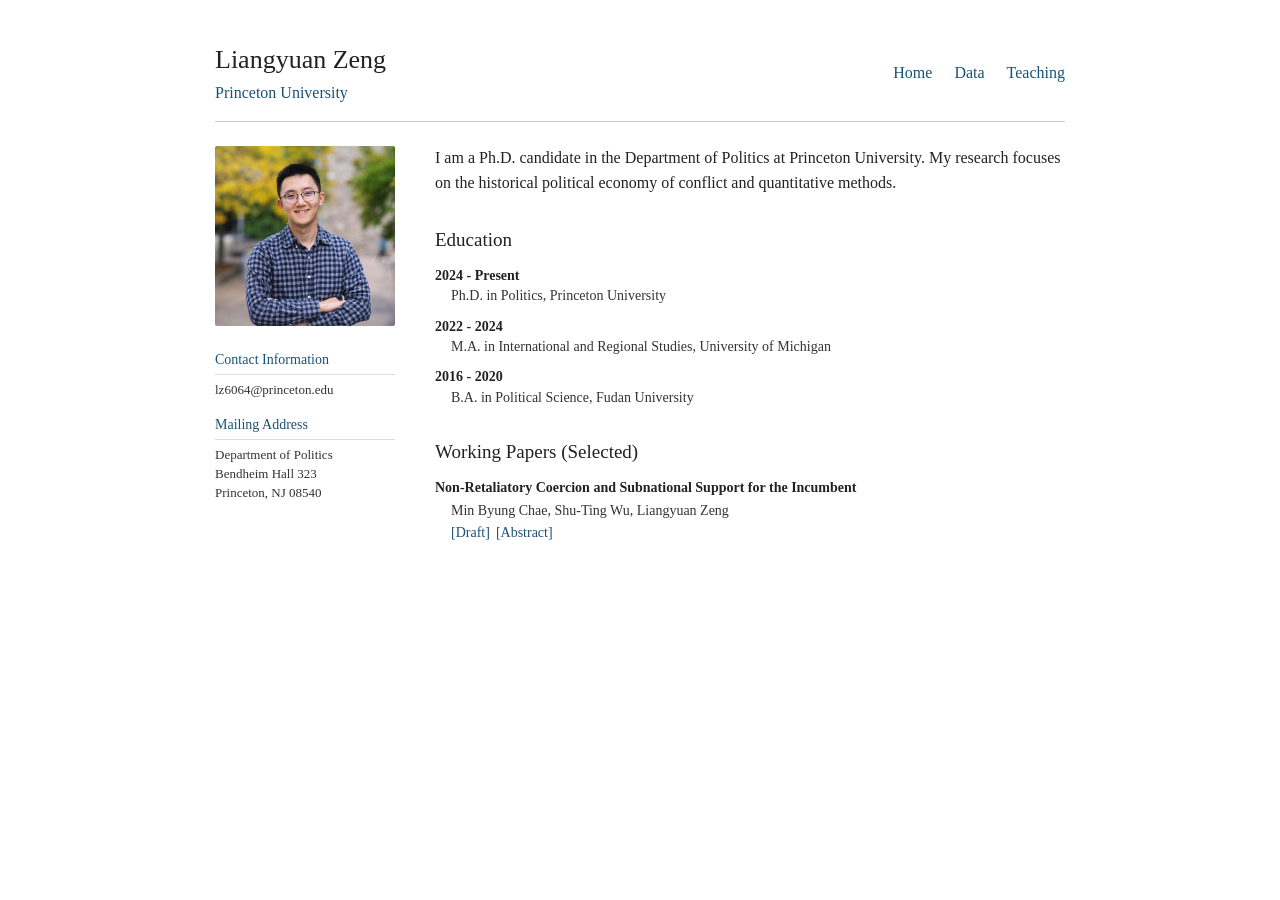
==== index.html @ c9fa3f1c "update website" ====
<!DOCTYPE html>
<html lang="en">
<head>
  <meta charset="UTF-8">
  <title>Liangyuan Zeng</title>

  <style>
    body {
      font-family: Georgia, "Times New Roman", serif;
      max-width: 850px;
      margin: 40px auto;
      padding: 0 20px;
      color: #222;
      line-height: 1.5;
    }

    header {
      display: flex;
      justify-content: space-between;
      align-items: center;
      border-bottom: 1px solid #ccc;
      padding-bottom: 16px;
      margin-bottom: 24px;
    }

    header h1 {
      font-size: 26px;
      font-weight: normal;
      margin: 0;
    }

    header .affiliation {
      color: #1a5276;
      margin-top: 2px;
    }

    .nav {
      font-size: 16px;
      white-space: nowrap;
    }

    .nav a {
      color: #1a5276;
      margin-left: 18px;
      text-decoration: none;
    }

    .nav a:hover {
      text-decoration: underline;
    }

    .layout {
      display: flex;
      gap: 40px;
    }

    .sidebar {
      width: 180px;
      flex-shrink: 0;
    }

    .sidebar img {
      width: 100%;
      border-radius: 2px;
      margin-bottom: 16px;
    }

    .sidebar-block {
      margin-bottom: 14px;
    }

    .sidebar-block h3 {
      font-size: 14px;
      font-weight: normal;
      color: #1a5276;
      border-bottom: 1px solid #ddd;
      padding-bottom: 4px;
      margin: 0 0 6px 0;
    }

    .sidebar-block p {
      font-size: 13px;
      line-height: 1.45;
      margin: 2px 0;
      color: #333;
    }

    .main {
      flex: 1;
      min-width: 0;
    }

    .main > p {
      margin-top: 0;
      margin-bottom: 24px;
      line-height: 1.55;
    }

    .main h2 {
      font-size: 19px;
      font-weight: normal;
      margin-top: 30px;
      margin-bottom: 12px;
    }

    .timeline-item {
      margin-bottom: 10px;
    }

    .timeline-year {
      font-size: 14px;
      font-weight: bold;
      line-height: 1.45;
    }

    .timeline-desc {
      font-size: 14px;
      line-height: 1.45;
      color: #333;
      margin-left: 16px;
    }

    a {
      color: #1a5276;
    }

    .pub-item {
      margin-bottom: 16px;
    }

    .pub-title {
      font-size: 14px;
      line-height: 1.45;
    }

    .pub-authors {
      font-size: 14px;
      line-height: 1.45;
      color: #333;
      margin: 2px 0 2px 16px;
    }

    .pub-actions {
      display: flex;
      flex-wrap: wrap;
      align-items: center;
      gap: 6px;
      margin: 2px 0 2px 16px;
      font-size: 14px;
      line-height: 1.45;
    }

    .pub-actions a {
      color: #1a5276;
      text-decoration: none;
    }

    .pub-actions a:hover {
      text-decoration: underline;
    }

    .abstract-box {
      display: contents;
    }

    .abstract-box summary {
      color: #1a5276;
      cursor: pointer;
      list-style: none;
      text-decoration: none;
    }

    .abstract-box summary:hover {
      text-decoration: underline;
    }

    .abstract-box summary::-webkit-details-marker {
      display: none;
    }

    .abstract-box summary::before {
      content: "[";
    }

    .abstract-box summary::after {
      content: "]";
    }

    .abstract-text {
      flex-basis: 100%;
      margin-top: 8px;
      padding: 10px 12px;
      font-size: 14px;
      line-height: 1.55;
      color: #333;
      text-align: justify;
      border-left: 2px solid #ddd;
    }
  </style>
</head>

<body>

  <header>
    <div class="header-left">
      <h1>Liangyuan Zeng</h1>
      <div class="affiliation">Princeton University</div>
    </div>

    <div class="nav">
      <a href="index.html">Home</a>
      <a href="data.html">Data</a>
      <a href="teaching.html">Teaching</a>
    </div>
  </header>

  <div class="layout">

    <div class="sidebar">

      <img src="photo.jpeg" alt="My photo">

      <div class="sidebar-block">
        <h3>Contact Information</h3>
        <p>lz6064@princeton.edu</p>
      </div>

      <div class="sidebar-block">
        <h3>Mailing Address</h3>
        <p>
          Department of Politics<br>
          Bendheim Hall 323<br>
          Princeton, NJ 08540
        </p>
      </div>

    </div>

    <div class="main">

      <p>
        I am a Ph.D. candidate in the Department of Politics at Princeton University.
        My research focuses on the historical political economy of conflict and quantitative methods.
      </p>

      <h2>Education</h2>

      <div class="timeline-item">
        <div class="timeline-year">2024 - Present</div>
        <div class="timeline-desc">
          Ph.D. in Politics, Princeton University
        </div>
      </div>

      <div class="timeline-item">
        <div class="timeline-year">2022 - 2024</div>
        <div class="timeline-desc">
          M.A. in International and Regional Studies, University of Michigan
        </div>
      </div>

      <div class="timeline-item">
        <div class="timeline-year">2016 - 2020</div>
        <div class="timeline-desc">
          B.A. in Political Science, Fudan University
        </div>
      </div>

      <h2>Working Papers (Selected)</h2>

      <div class="pub-item">

        <div class="pub-title">
          <strong>
            Non-Retaliatory Coercion and Subnational Support for the Incumbent
          </strong>
        </div>

        <div class="pub-authors">
          Min Byung Chae, Shu-Ting Wu, Liangyuan Zeng
        </div>

        <div class="pub-actions">

          <a href="https://papers.ssrn.com/sol3/papers.cfm?abstract_id=5501038">
            [Draft]
          </a>

          <details class="abstract-box">
            <summary>Abstract</summary>

            <div class="abstract-text">
              Most research on foreign economic coercion examines retaliatory restrictions following a target's provocation. We examine a case of coercion without any publicly identifiable provocation and ask whether rally-around-the-flag effects emerge. Absent such a provocation, non-retaliatory coercion leaves the public little basis to blame their incumbent for causing the restriction, although governance-based critique remains possible. The resulting gains in the incumbent's support should concentrate in communities directly exposed to the coercion. We consider Mainland China's 2021 pineapple ban, a case of non-retaliatory coercion that was abruptly announced and dismissed as pretextual across Taiwan's political spectrum. Using quarterly surveys from 2016 to 2024 and a difference-in-differences design exploiting county-level variation in pineapple production, we find that exposure to the ban increased approval, trust, and favorable evaluations of the incumbent president, with trust and leadership effects detectable even among opposition supporters. Records from Legislative Yuan debates are consistent with our proposed mechanism.
            </div>

          </details>

        </div>

      </div>

    </div>

  </div>

</body>
</html>
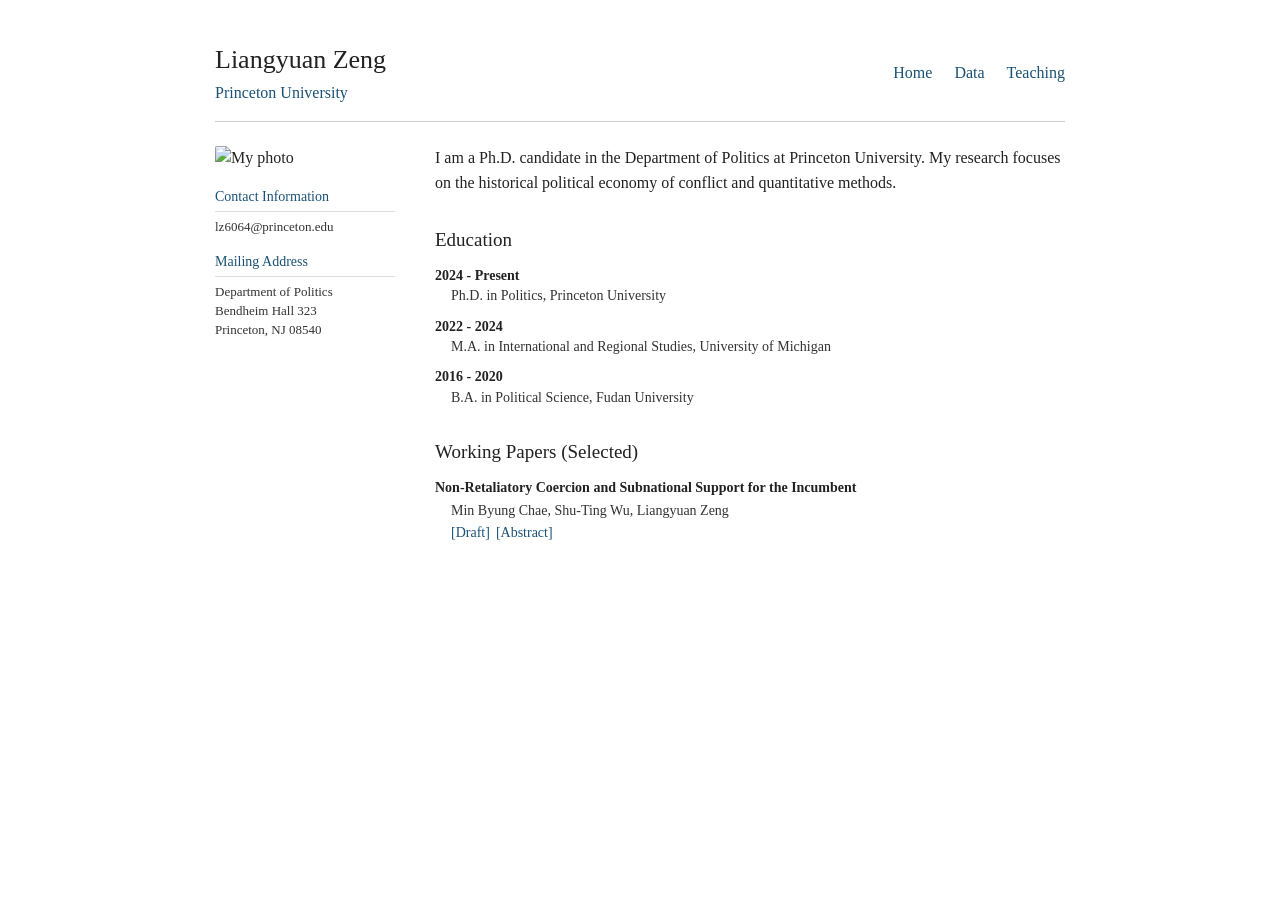
==== commit 8ec7ad4b: "website update" ====
--- a/index.html
+++ b/index.html
@@ -218,7 +218,7 @@
 
     <div class="sidebar">
 
-      <img src="photo.jpeg" alt="My photo">
+      <img src="images/photo.jpeg" alt="My photo">
 
       <div class="sidebar-block">
         <h3>Contact Information</h3>
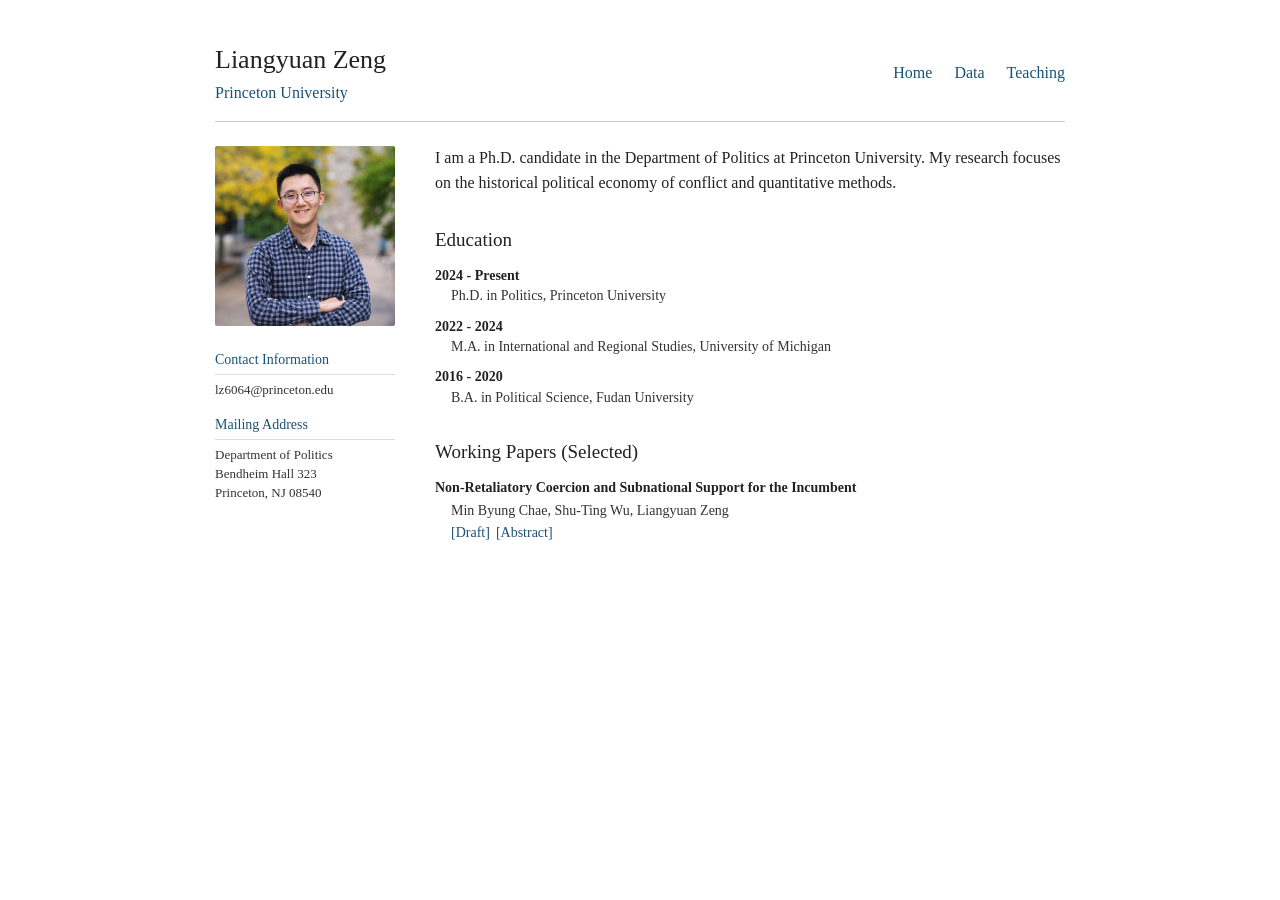
==== commit 4265d3cc: "Adjust for mobile" ====
--- a/index.html
+++ b/index.html
@@ -2,6 +2,7 @@
 <html lang="en">
 <head>
   <meta charset="UTF-8">
+  <meta name="viewport" content="width=device-width, initial-scale=1.0">
   <title>Liangyuan Zeng</title>
 
   <style>
@@ -12,6 +13,9 @@
       padding: 0 20px;
       color: #222;
       line-height: 1.5;
+
+      -webkit-text-size-adjust: 100%;
+      text-size-adjust: 100%;
     }
 
     header {
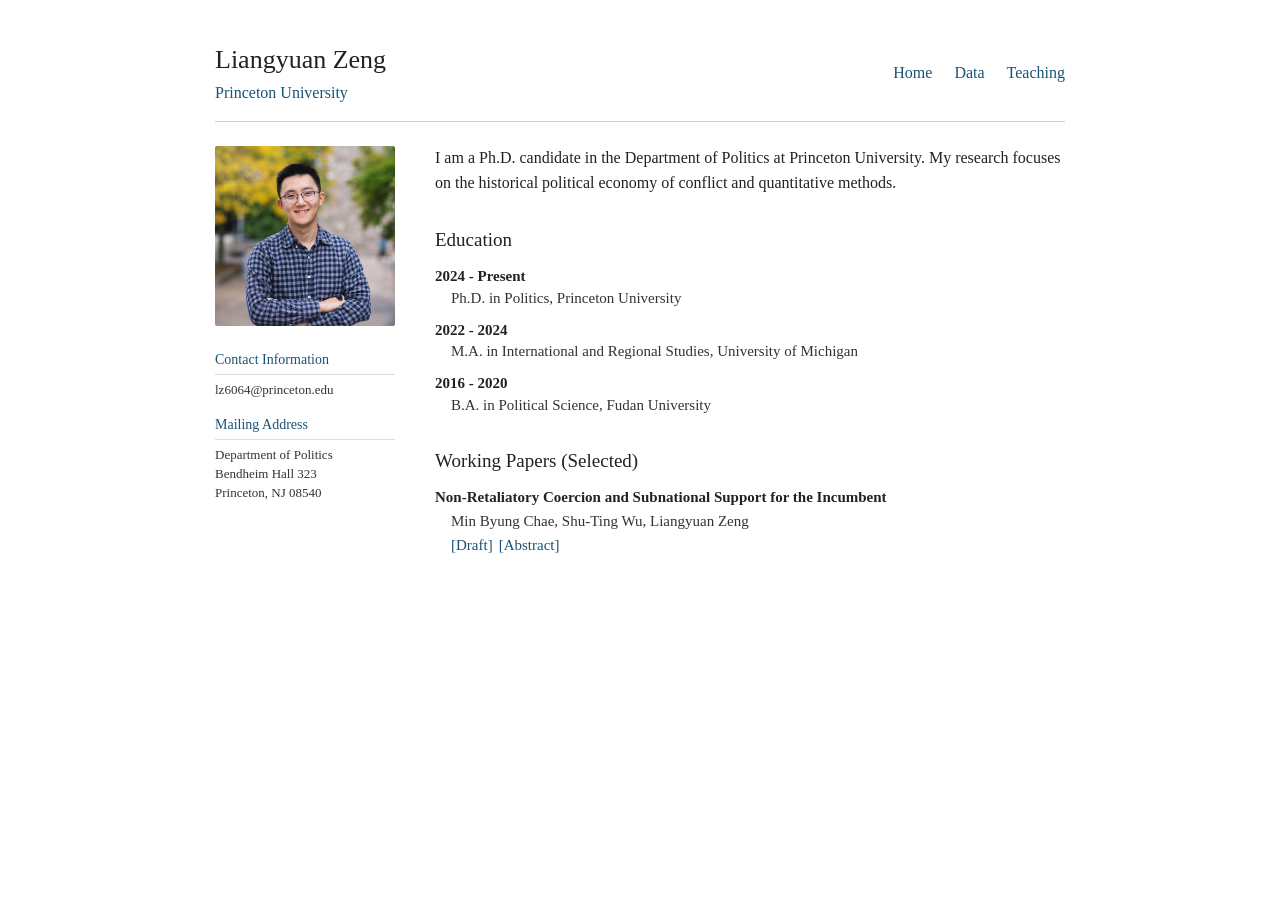
==== commit 8021424a: "change font size" ====
--- a/index.html
+++ b/index.html
@@ -2,7 +2,6 @@
 <html lang="en">
 <head>
   <meta charset="UTF-8">
-  <meta name="viewport" content="width=device-width, initial-scale=1.0">
   <title>Liangyuan Zeng</title>
 
   <style>
@@ -14,8 +13,6 @@
       color: #222;
       line-height: 1.5;
 
-      -webkit-text-size-adjust: 100%;
-      text-size-adjust: 100%;
     }
 
     header {
@@ -112,13 +109,13 @@
     }
 
     .timeline-year {
-      font-size: 14px;
+      font-size: 15px;
       font-weight: bold;
       line-height: 1.45;
     }
 
     .timeline-desc {
-      font-size: 14px;
+      font-size: 15px;
       line-height: 1.45;
       color: #333;
       margin-left: 16px;
@@ -133,12 +130,12 @@
     }
 
     .pub-title {
-      font-size: 14px;
+      font-size: 15px;
       line-height: 1.45;
     }
 
     .pub-authors {
-      font-size: 14px;
+      font-size: 15px;
       line-height: 1.45;
       color: #333;
       margin: 2px 0 2px 16px;
@@ -150,7 +147,7 @@
       align-items: center;
       gap: 6px;
       margin: 2px 0 2px 16px;
-      font-size: 14px;
+      font-size: 15px;
       line-height: 1.45;
     }
 
@@ -194,7 +191,7 @@
       flex-basis: 100%;
       margin-top: 8px;
       padding: 10px 12px;
-      font-size: 14px;
+      font-size: 15px;
       line-height: 1.55;
       color: #333;
       text-align: justify;
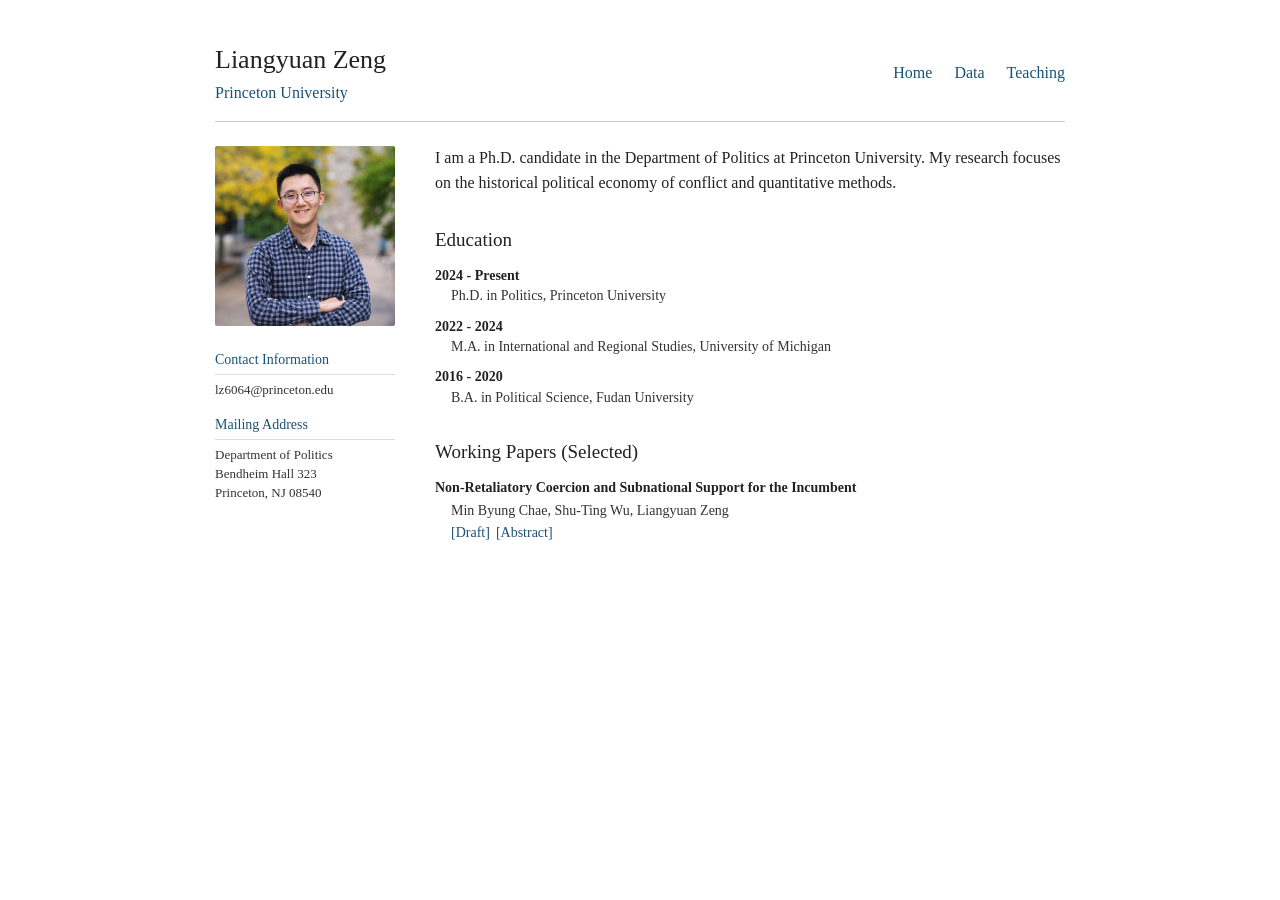
==== commit 5070b967: "change font size" ====
--- a/index.html
+++ b/index.html
@@ -109,13 +109,13 @@
     }
 
     .timeline-year {
-      font-size: 15px;
+      font-size: 14px;
       font-weight: bold;
       line-height: 1.45;
     }
 
     .timeline-desc {
-      font-size: 15px;
+      font-size: 14px;
       line-height: 1.45;
       color: #333;
       margin-left: 16px;
@@ -130,12 +130,12 @@
     }
 
     .pub-title {
-      font-size: 15px;
+      font-size: 14px;
       line-height: 1.45;
     }
 
     .pub-authors {
-      font-size: 15px;
+      font-size: 14px;
       line-height: 1.45;
       color: #333;
       margin: 2px 0 2px 16px;
@@ -147,7 +147,7 @@
       align-items: center;
       gap: 6px;
       margin: 2px 0 2px 16px;
-      font-size: 15px;
+      font-size: 14px;
       line-height: 1.45;
     }
 
@@ -191,7 +191,7 @@
       flex-basis: 100%;
       margin-top: 8px;
       padding: 10px 12px;
-      font-size: 15px;
+      font-size: 14px;
       line-height: 1.55;
       color: #333;
       text-align: justify;
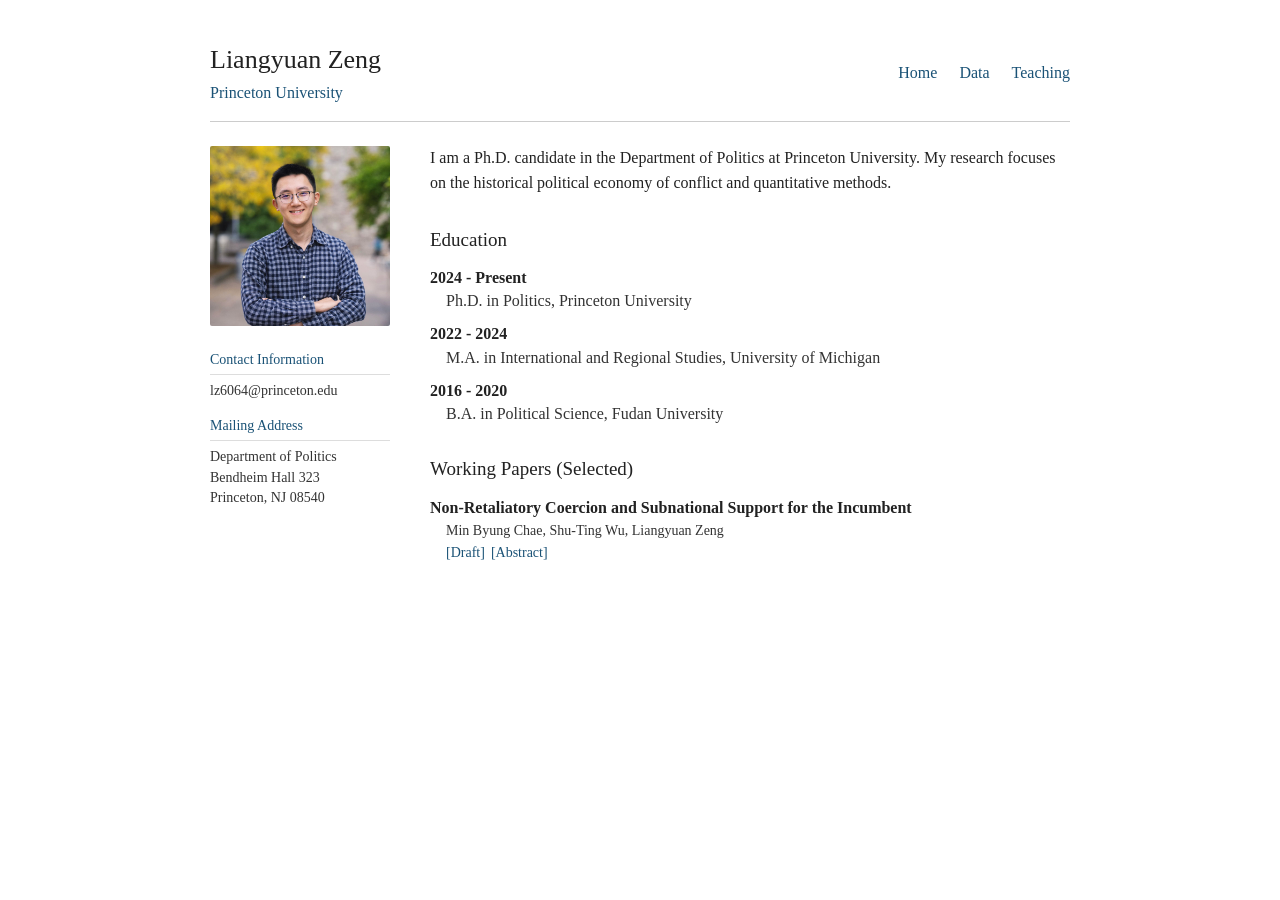
==== commit 672e680c: "Unify page typography and preserve desktop layout on mobile" ====
--- a/index.html
+++ b/index.html
@@ -2,202 +2,10 @@
 <html lang="en">
 <head>
   <meta charset="UTF-8">
+  <meta name="viewport" content="width=900">
   <title>Liangyuan Zeng</title>
 
-  <style>
-    body {
-      font-family: Georgia, "Times New Roman", serif;
-      max-width: 850px;
-      margin: 40px auto;
-      padding: 0 20px;
-      color: #222;
-      line-height: 1.5;
-
-    }
-
-    header {
-      display: flex;
-      justify-content: space-between;
-      align-items: center;
-      border-bottom: 1px solid #ccc;
-      padding-bottom: 16px;
-      margin-bottom: 24px;
-    }
-
-    header h1 {
-      font-size: 26px;
-      font-weight: normal;
-      margin: 0;
-    }
-
-    header .affiliation {
-      color: #1a5276;
-      margin-top: 2px;
-    }
-
-    .nav {
-      font-size: 16px;
-      white-space: nowrap;
-    }
-
-    .nav a {
-      color: #1a5276;
-      margin-left: 18px;
-      text-decoration: none;
-    }
-
-    .nav a:hover {
-      text-decoration: underline;
-    }
-
-    .layout {
-      display: flex;
-      gap: 40px;
-    }
-
-    .sidebar {
-      width: 180px;
-      flex-shrink: 0;
-    }
-
-    .sidebar img {
-      width: 100%;
-      border-radius: 2px;
-      margin-bottom: 16px;
-    }
-
-    .sidebar-block {
-      margin-bottom: 14px;
-    }
-
-    .sidebar-block h3 {
-      font-size: 14px;
-      font-weight: normal;
-      color: #1a5276;
-      border-bottom: 1px solid #ddd;
-      padding-bottom: 4px;
-      margin: 0 0 6px 0;
-    }
-
-    .sidebar-block p {
-      font-size: 13px;
-      line-height: 1.45;
-      margin: 2px 0;
-      color: #333;
-    }
-
-    .main {
-      flex: 1;
-      min-width: 0;
-    }
-
-    .main > p {
-      margin-top: 0;
-      margin-bottom: 24px;
-      line-height: 1.55;
-    }
-
-    .main h2 {
-      font-size: 19px;
-      font-weight: normal;
-      margin-top: 30px;
-      margin-bottom: 12px;
-    }
-
-    .timeline-item {
-      margin-bottom: 10px;
-    }
-
-    .timeline-year {
-      font-size: 14px;
-      font-weight: bold;
-      line-height: 1.45;
-    }
-
-    .timeline-desc {
-      font-size: 14px;
-      line-height: 1.45;
-      color: #333;
-      margin-left: 16px;
-    }
-
-    a {
-      color: #1a5276;
-    }
-
-    .pub-item {
-      margin-bottom: 16px;
-    }
-
-    .pub-title {
-      font-size: 14px;
-      line-height: 1.45;
-    }
-
-    .pub-authors {
-      font-size: 14px;
-      line-height: 1.45;
-      color: #333;
-      margin: 2px 0 2px 16px;
-    }
-
-    .pub-actions {
-      display: flex;
-      flex-wrap: wrap;
-      align-items: center;
-      gap: 6px;
-      margin: 2px 0 2px 16px;
-      font-size: 14px;
-      line-height: 1.45;
-    }
-
-    .pub-actions a {
-      color: #1a5276;
-      text-decoration: none;
-    }
-
-    .pub-actions a:hover {
-      text-decoration: underline;
-    }
-
-    .abstract-box {
-      display: contents;
-    }
-
-    .abstract-box summary {
-      color: #1a5276;
-      cursor: pointer;
-      list-style: none;
-      text-decoration: none;
-    }
-
-    .abstract-box summary:hover {
-      text-decoration: underline;
-    }
-
-    .abstract-box summary::-webkit-details-marker {
-      display: none;
-    }
-
-    .abstract-box summary::before {
-      content: "[";
-    }
-
-    .abstract-box summary::after {
-      content: "]";
-    }
-
-    .abstract-text {
-      flex-basis: 100%;
-      margin-top: 8px;
-      padding: 10px 12px;
-      font-size: 14px;
-      line-height: 1.55;
-      color: #333;
-      text-align: justify;
-      border-left: 2px solid #ddd;
-    }
-  </style>
+  <link rel="stylesheet" href="styles.css">
 </head>
 
 <body>
--- a/styles.css
+++ b/styles.css
@@ -0,0 +1,275 @@
+/* Keep a 900px desktop canvas; mobile browsers fit it to the screen.
+   No initial/maximum scale or user-scalable restriction: pinch zoom stays available. */
+html {
+  -webkit-text-size-adjust: 100%;
+  text-size-adjust: 100%;
+}
+
+body {
+  font-family: Georgia, "Times New Roman", serif;
+  font-size: 16px;
+  box-sizing: border-box;
+  width: 900px;
+  margin: 40px auto;
+  padding: 0 20px;
+  color: #222;
+  line-height: 1.5;
+}
+
+header {
+  display: flex;
+  justify-content: space-between;
+  align-items: center;
+  border-bottom: 1px solid #ccc;
+  padding-bottom: 16px;
+  margin-bottom: 24px;
+}
+
+header h1 {
+  font-size: 26px;
+  font-weight: normal;
+  margin: 0;
+}
+
+header .affiliation {
+  color: #1a5276;
+  margin-top: 2px;
+}
+
+.nav {
+  font-size: 16px;
+  white-space: nowrap;
+}
+
+.nav a {
+  color: #1a5276;
+  margin-left: 18px;
+  text-decoration: none;
+}
+
+.nav a:hover {
+  text-decoration: underline;
+}
+
+.layout {
+  display: flex;
+  gap: 40px;
+}
+
+.sidebar {
+  width: 180px;
+  flex-shrink: 0;
+}
+
+.sidebar img {
+  width: 100%;
+  border-radius: 2px;
+  margin-bottom: 16px;
+}
+
+.sidebar-block {
+  margin-bottom: 14px;
+}
+
+.sidebar-block h3 {
+  font-size: 14px;
+  font-weight: normal;
+  color: #1a5276;
+  border-bottom: 1px solid #ddd;
+  padding-bottom: 4px;
+  margin: 0 0 6px 0;
+}
+
+.sidebar-block p {
+  font-size: 14px;
+  line-height: 1.45;
+  margin: 2px 0;
+  color: #333;
+}
+
+.main {
+  flex: 1;
+  min-width: 0;
+}
+
+.main > p {
+  margin-top: 0;
+  margin-bottom: 24px;
+  line-height: 1.55;
+}
+
+h2 {
+  font-size: 19px;
+  font-weight: normal;
+  margin-top: 30px;
+  margin-bottom: 12px;
+}
+
+.timeline-item {
+  margin-bottom: 10px;
+}
+
+.timeline-year {
+  font-size: 16px;
+  font-weight: bold;
+  line-height: 1.45;
+}
+
+.timeline-desc {
+  font-size: 16px;
+  line-height: 1.45;
+  color: #333;
+  margin-left: 16px;
+}
+
+a {
+  color: #1a5276;
+}
+
+.pub-item {
+  margin-bottom: 16px;
+}
+
+.pub-title {
+  font-size: 16px;
+  line-height: 1.45;
+}
+
+.pub-authors {
+  font-size: 14px;
+  line-height: 1.45;
+  color: #333;
+  margin: 2px 0 2px 16px;
+}
+
+.pub-actions {
+  display: flex;
+  flex-wrap: wrap;
+  align-items: center;
+  gap: 6px;
+  margin: 2px 0 2px 16px;
+  font-size: 14px;
+  line-height: 1.45;
+}
+
+.pub-actions a {
+  color: #1a5276;
+  text-decoration: none;
+}
+
+.pub-actions a:hover {
+  text-decoration: underline;
+}
+
+.abstract-box {
+  display: contents;
+}
+
+.abstract-box summary {
+  color: #1a5276;
+  cursor: pointer;
+  list-style: none;
+  text-decoration: none;
+}
+
+.abstract-box summary:hover {
+  text-decoration: underline;
+}
+
+.abstract-box summary::-webkit-details-marker {
+  display: none;
+}
+
+.abstract-box summary::before {
+  content: "[";
+}
+
+.abstract-box summary::after {
+  content: "]";
+}
+
+.abstract-text {
+  flex-basis: 100%;
+  margin-top: 8px;
+  padding: 10px 12px;
+  font-size: 16px;
+  line-height: 1.55;
+  color: #333;
+  text-align: justify;
+  border-left: 2px solid #ddd;
+}
+
+.item {
+  margin-bottom: 20px;
+}
+
+.item-title {
+  font-size: 16px;
+  font-weight: bold;
+  line-height: 1.45;
+}
+
+.item-desc {
+  font-size: 16px;
+  line-height: 1.55;
+  color: #333;
+  margin: 8px 0 3px 16px;
+  text-align: justify;
+}
+
+.item-links {
+  font-size: 14px;
+  line-height: 1.45;
+  margin-left: 16px;
+}
+
+.item-links a {
+  color: #1a5276;
+  margin-right: 6px;
+}
+
+.section-desc {
+  font-size: 16px;
+  line-height: 1.55;
+  color: #333;
+  margin-bottom: 22px;
+  text-align: justify;
+}
+
+.course-item {
+  margin-bottom: 20px;
+}
+
+.course-title {
+  font-size: 16px;
+  font-weight: bold;
+  line-height: 1.45;
+}
+
+.course-info {
+  font-size: 16px;
+  line-height: 1.55;
+  color: #333;
+  margin: 6px 0 0 16px;
+}
+
+.course-links {
+  font-size: 14px;
+  line-height: 1.45;
+  margin: 3px 0 0 16px;
+}
+
+.course-links a {
+  color: #1a5276;
+  margin-right: 6px;
+}
+
+body > h2:first-of-type {
+  margin-top: 0;
+}
+
+.pub-title,
+.course-title,
+.item-title {
+  font-weight: bold;
+}
